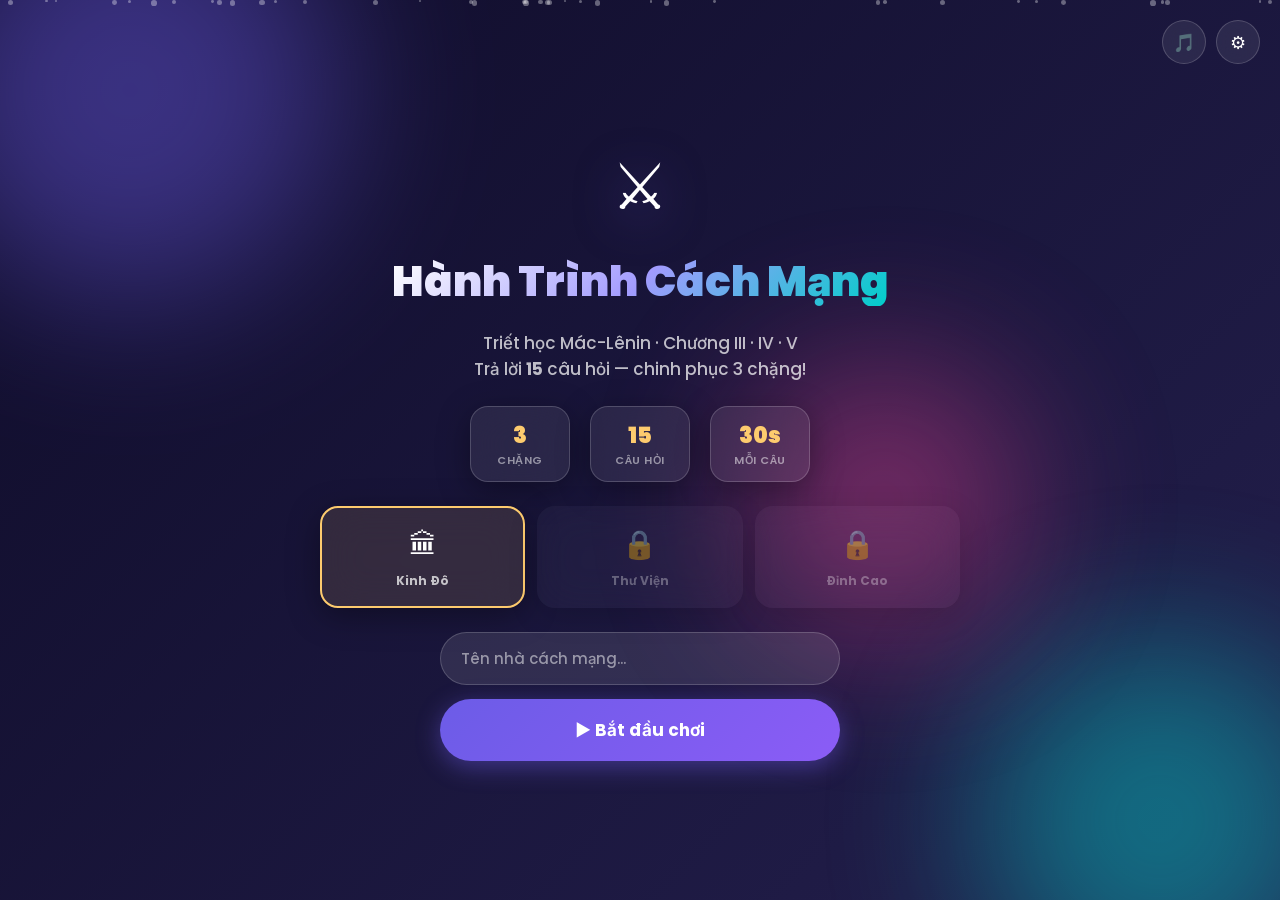
==== quiz.html @ 9380395c "Initial commit" ====
<!DOCTYPE html>
<html lang="vi">
<head>
  <meta charset="UTF-8">
  <meta name="viewport" content="width=device-width, initial-scale=1.0">
  <title>Hành Trình Cách Mạng — Quiz MLN</title>
  <meta name="description" content="Quiz game Triết học Mác-Lênin — 15 câu hỏi, 3 chặng">
  <link rel="icon" href="data:image/svg+xml,<svg xmlns='http://www.w3.org/2000/svg' viewBox='0 0 100 100'><text y='.9em' font-size='90'>⚔</text></svg>">
  <link rel="stylesheet" href="css/main.css">
</head>
<body>
  <div class="bg-layer" aria-hidden="true"></div>
  <div class="bg-orb bg-orb--1" aria-hidden="true"></div>
  <div class="bg-orb bg-orb--2" aria-hidden="true"></div>
  <div class="bg-orb bg-orb--3" aria-hidden="true"></div>
  <div id="particles" aria-hidden="true"></div>

  <div id="app">
    <h1 class="sr-only">Quiz Triết học Mác-Lênin</h1>

    <!-- ═══ START SCREEN ═══ -->
    <section id="screen-start" class="screen active">
      <div class="start-top-actions">
        <button class="btn-icon" id="btn-music" type="button" title="Nhạc nền">🎵</button>
        <button class="btn-icon" id="btn-settings-start" type="button" title="Cài đặt">⚙</button>
      </div>

      <div class="start-container">
        <div class="start-logo anim-scale-in">⚔</div>
        <h2 class="start-title anim-slide-up anim-delay-1">Hành Trình Cách Mạng</h2>
        <p class="start-subtitle anim-slide-up anim-delay-2">
          Triết học Mác-Lênin · Chương III · IV · V<br>
          Trả lời <strong data-total-questions>15</strong> câu hỏi — chinh phục 3 chặng!
        </p>

        <div class="start-stats anim-slide-up anim-delay-3">
          <div class="start-stat glass">
            <div class="start-stat__n">3</div>
            <div class="start-stat__l">Chặng</div>
          </div>
          <div class="start-stat glass">
            <div class="start-stat__n" data-total-questions>15</div>
            <div class="start-stat__l">Câu hỏi</div>
          </div>
          <div class="start-stat glass">
            <div class="start-stat__n">30s</div>
            <div class="start-stat__l">Mỗi câu</div>
          </div>
        </div>

        <div id="stage-cards" class="stage-cards anim-slide-up anim-delay-3"></div>

        <div class="start-form anim-slide-up anim-delay-4">
          <input type="text" id="player-name" class="input" placeholder="Tên nhà cách mạng..." maxlength="18" autocomplete="nickname">
          <button class="btn btn-primary btn-lg" id="btn-start" type="button">▶ Bắt đầu chơi</button>
        </div>
      </div>
    </section>

    <!-- ═══ QUIZ SCREEN ═══ -->
    <section id="screen-quiz" class="screen">
      <header class="quiz-header glass">
        <button class="btn-icon" id="btn-back" type="button" title="Về trang chủ">←</button>

        <div class="quiz-header__info">
          <div class="quiz-header__stage" id="stage-label">Chặng 1</div>
          <div class="progress-track">
            <div class="progress-fill" id="progress-fill" style="width:0%"></div>
          </div>
          <div class="quiz-header__progress-text" id="progress-text">Câu 1 / 15</div>
        </div>

        <div class="timer-ring" id="timer-ring">
          <svg viewBox="0 0 64 64">
            <circle class="timer-ring__bg" cx="32" cy="32" r="28"/>
            <circle class="timer-ring__progress" id="timer-progress" cx="32" cy="32" r="28"/>
          </svg>
          <span class="timer-ring__value" id="timer-value">30</span>
        </div>

        <div class="score-badge" id="score-badge">
          🪙 <span id="score-value">0</span>
        </div>

        <button class="btn-icon" id="btn-settings-quiz" type="button" title="Cài đặt">⚙</button>
      </header>

      <main class="quiz-main">
        <div class="quiz-content">
          <article class="question-card glass">
            <span class="question-card__num" id="question-num">Câu 1</span>
            <p class="question-card__text" id="question-text"></p>
          </article>

          <div class="answers-wrap">
            <div class="answers-grid" id="answers-grid"></div>
            <div id="feedback"></div>
            <button class="btn btn-primary" id="btn-next" type="button" style="display:none;margin-top:16px;width:100%">Câu tiếp theo →</button>
          </div>
        </div>

        <div class="loader-overlay" id="loader">
          <div class="loader">
            <div class="loader__spinner"></div>
            <p class="loader__text">Đang tải câu hỏi...</p>
          </div>
        </div>
      </main>
    </section>

    <!-- ═══ STAGE CLEAR ═══ -->
    <section id="screen-stage" class="screen">
      <div class="stage-clear-card glass anim-scale-in">
        <div class="stage-clear-card__icon" id="stage-clear-icon">🎖</div>
        <h2 class="stage-clear-card__title" id="stage-clear-title">Chặng hoàn thành!</h2>
        <p class="stage-clear-card__sub" id="stage-clear-sub"></p>
        <div class="stage-clear-card__score" id="stage-clear-score">0 điểm</div>
        <button class="btn btn-primary btn-lg" id="btn-stage-continue" type="button">Tiếp tục hành trình →</button>
      </div>
    </section>

    <!-- ═══ END SCREEN ═══ -->
    <section id="screen-end" class="screen">
      <div class="end-card glass anim-scale-in">
        <div class="end-trophy" id="end-trophy">🏆</div>
        <h2 class="end-title" id="end-title">Hành trình hoàn thành!</h2>
        <p class="end-player" id="end-player"></p>

        <div class="end-stats-grid">
          <div class="end-stat glass">
            <div class="end-stat__n" id="end-score">0</div>
            <div class="end-stat__l">Tổng điểm</div>
          </div>
          <div class="end-stat glass">
            <div class="end-stat__n" id="end-percent">0%</div>
            <div class="end-stat__l">Tỷ lệ đúng</div>
          </div>
          <div class="end-stat glass">
            <div class="end-stat__n" id="end-correct">0/15</div>
            <div class="end-stat__l">Câu đúng</div>
          </div>
        </div>

        <div class="end-rank-box glass">
          <div class="end-rank-grade" id="end-rank-grade">A</div>
          <p class="end-rank-msg" id="end-rank-msg"></p>
        </div>

        <div class="end-leaderboard glass">
          <h3>🏆 Bảng xếp hạng</h3>
          <div id="leaderboard"></div>
        </div>

        <div class="end-actions">
          <button class="btn btn-primary" id="btn-play-again" type="button">↺ Chơi lại</button>
          <button class="btn btn-secondary" id="btn-back-end" type="button">🏠 Trang chủ</button>
        </div>
      </div>
    </section>
  </div>

  <!-- ═══ SETTINGS MODAL ═══ -->
  <div id="settings-overlay" class="modal-overlay" aria-hidden="true">
    <div class="modal glass" role="dialog" aria-labelledby="settings-title">
      <header class="modal__header">
        <h2 id="settings-title">⚙ Cài đặt</h2>
        <button class="btn-icon" id="settings-close" type="button">✕</button>
      </header>
      <div class="modal__body">
        <label class="setting-row__label" for="set-name">Tên người chơi</label>
        <input type="text" id="set-name" class="input" style="margin-bottom:16px" maxlength="18">

        <div class="setting-row">
          <div>
            <div class="setting-row__label">🎵 Nhạc nền</div>
            <div class="setting-row__hint">Nhạc khi chơi</div>
          </div>
          <label class="toggle"><input type="checkbox" id="set-music" checked><span class="toggle__slider"></span></label>
        </div>
        <div class="setting-row">
          <div>
            <div class="setting-row__label">🔊 Hiệu ứng âm thanh</div>
            <div class="setting-row__hint">Đúng / sai / click</div>
          </div>
          <label class="toggle"><input type="checkbox" id="set-sfx" checked><span class="toggle__slider"></span></label>
        </div>
        <div class="setting-row">
          <div>
            <div class="setting-row__label">✨ Hiệu ứng hình ảnh</div>
            <div class="setting-row__hint">Animation & particles</div>
          </div>
          <label class="toggle"><input type="checkbox" id="set-anim" checked><span class="toggle__slider"></span></label>
        </div>

        <label class="setting-row__label" for="set-volume" style="margin-top:12px">🔉 Âm lượng — <span id="vol-label">80%</span></label>
        <input type="range" id="set-volume" class="vol-slider" min="0" max="100" value="80">

        <div style="display:flex;flex-direction:column;gap:10px;margin-top:20px">
          <button class="btn btn-secondary" id="set-reset" type="button">↺ Đặt lại tiến độ</button>
          <button class="btn btn-primary" id="set-save" type="button">💾 Lưu cài đặt</button>
        </div>
      </div>
    </div>
  </div>

  <script type="module" src="js/app.js"></script>
</body>
</html>
---- css/main.css ----
@import url('variables.css');
@import url('base.css');
@import url('animations.css');
@import url('components.css');
@import url('screens.css');
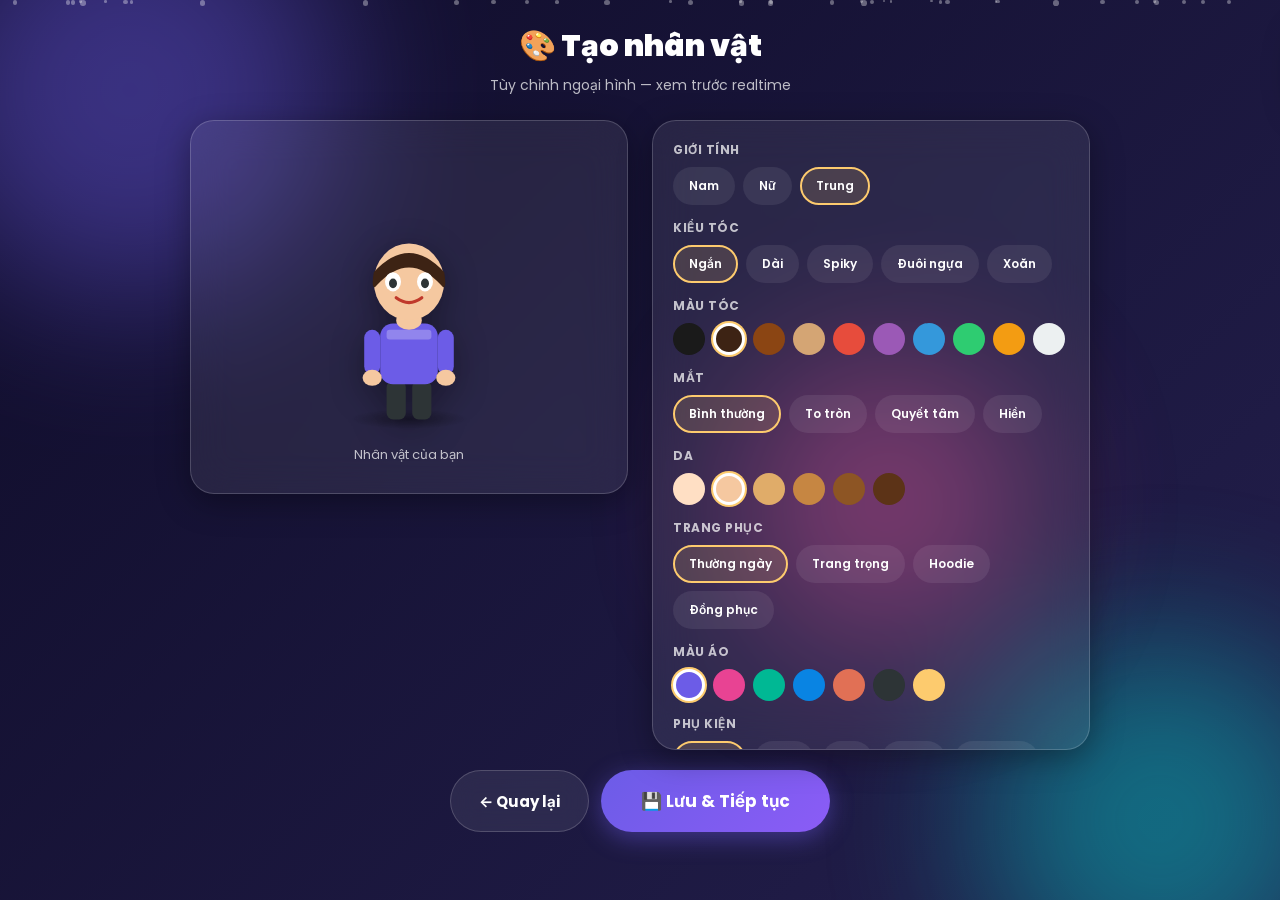
==== commit 276190c7: "Thêm NHÂN vÂTH" ====
--- a/quiz.html
+++ b/quiz.html
@@ -3,8 +3,8 @@
 <head>
   <meta charset="UTF-8">
   <meta name="viewport" content="width=device-width, initial-scale=1.0">
-  <title>Hành Trình Cách Mạng — Quiz MLN</title>
-  <meta name="description" content="Quiz game Triết học Mác-Lênin — 15 câu hỏi, 3 chặng">
+  <title>Hành Trình Cách Mạng — RPG Quiz MLN</title>
+  <meta name="description" content="RPG Quiz Triết học Mác-Lênin — Tạo nhân vật, 15 câu hỏi, 3 chặng">
   <link rel="icon" href="data:image/svg+xml,<svg xmlns='http://www.w3.org/2000/svg' viewBox='0 0 100 100'><text y='.9em' font-size='90'>⚔</text></svg>">
   <link rel="stylesheet" href="css/main.css">
 </head>
@@ -16,60 +16,83 @@
   <div id="particles" aria-hidden="true"></div>
 
   <div id="app">
-    <h1 class="sr-only">Quiz Triết học Mác-Lênin</h1>
-
-    <!-- ═══ START SCREEN ═══ -->
+    <h1 class="sr-only">RPG Quiz Triết học Mác-Lênin</h1>
+
+    <!-- ═══ START ═══ -->
     <section id="screen-start" class="screen active">
       <div class="start-top-actions">
         <button class="btn-icon" id="btn-music" type="button" title="Nhạc nền">🎵</button>
         <button class="btn-icon" id="btn-settings-start" type="button" title="Cài đặt">⚙</button>
       </div>
-
       <div class="start-container">
+        <div id="start-avatar-mini" class="start-avatar-preview"></div>
         <div class="start-logo anim-scale-in">⚔</div>
         <h2 class="start-title anim-slide-up anim-delay-1">Hành Trình Cách Mạng</h2>
         <p class="start-subtitle anim-slide-up anim-delay-2">
-          Triết học Mác-Lênin · Chương III · IV · V<br>
-          Trả lời <strong data-total-questions>15</strong> câu hỏi — chinh phục 3 chặng!
+          RPG Quiz · Triết học Mác-Lênin<br>
+          Tạo nhân vật · Chinh phục <strong data-total-questions>15</strong> câu hỏi
         </p>
-
+        <div class="start-nav-btns anim-slide-up anim-delay-2">
+          <button class="btn btn-secondary" id="btn-create-avatar" type="button">🎨 Tạo nhân vật</button>
+          <button class="btn btn-secondary" id="btn-profile" type="button">👤 Hồ sơ & Skin</button>
+        </div>
         <div class="start-stats anim-slide-up anim-delay-3">
-          <div class="start-stat glass">
-            <div class="start-stat__n">3</div>
-            <div class="start-stat__l">Chặng</div>
-          </div>
-          <div class="start-stat glass">
-            <div class="start-stat__n" data-total-questions>15</div>
-            <div class="start-stat__l">Câu hỏi</div>
-          </div>
-          <div class="start-stat glass">
-            <div class="start-stat__n">30s</div>
-            <div class="start-stat__l">Mỗi câu</div>
-          </div>
-        </div>
-
+          <div class="start-stat glass"><div class="start-stat__n">3</div><div class="start-stat__l">Chặng</div></div>
+          <div class="start-stat glass"><div class="start-stat__n" data-total-questions>15</div><div class="start-stat__l">Câu hỏi</div></div>
+          <div class="start-stat glass"><div class="start-stat__n">30s</div><div class="start-stat__l">Mỗi câu</div></div>
+        </div>
         <div id="stage-cards" class="stage-cards anim-slide-up anim-delay-3"></div>
-
         <div class="start-form anim-slide-up anim-delay-4">
-          <input type="text" id="player-name" class="input" placeholder="Tên nhà cách mạng..." maxlength="18" autocomplete="nickname">
+          <input type="text" id="player-name" class="input" placeholder="Tên nhà cách mạng..." maxlength="18">
           <button class="btn btn-primary btn-lg" id="btn-start" type="button">▶ Bắt đầu chơi</button>
         </div>
       </div>
     </section>
 
-    <!-- ═══ QUIZ SCREEN ═══ -->
+    <!-- ═══ AVATAR CREATOR ═══ -->
+    <section id="screen-creator" class="screen screen-creator">
+      <div class="creator-header">
+        <h2>🎨 Tạo nhân vật</h2>
+        <p>Tùy chỉnh ngoại hình — xem trước realtime</p>
+      </div>
+      <div class="creator-layout">
+        <div class="creator-preview glass">
+          <div id="avatar-preview" class="avatar-wrap"></div>
+          <p style="font-size:13px;color:var(--text-secondary)">Nhân vật của bạn</p>
+        </div>
+        <div id="creator-options" class="creator-options glass" style="padding:20px;border-radius:var(--radius-lg)"></div>
+      </div>
+      <div class="creator-actions">
+        <button class="btn btn-secondary" id="btn-creator-back" type="button">← Quay lại</button>
+        <button class="btn btn-primary btn-lg" id="btn-creator-save" type="button">💾 Lưu & Tiếp tục</button>
+      </div>
+    </section>
+
+    <!-- ═══ PROFILE / SKINS ═══ -->
+    <section id="screen-profile" class="screen screen-profile">
+      <div class="profile-header">
+        <h2>👤 Hồ sơ nhân vật</h2>
+        <p>Đổi skin — mở khóa bằng cách hoàn thành chặng</p>
+      </div>
+      <div class="creator-preview glass" style="max-width:320px;margin:0 auto 24px">
+        <div id="profile-avatar-preview" class="avatar-wrap"></div>
+      </div>
+      <div id="skin-grid" class="skin-grid"></div>
+      <div class="profile-actions">
+        <button class="btn btn-secondary" id="btn-profile-back" type="button">← Trang chủ</button>
+        <button class="btn btn-primary" id="btn-profile-edit" type="button">✏ Chỉnh sửa</button>
+      </div>
+    </section>
+
+    <!-- ═══ RPG QUIZ ═══ -->
     <section id="screen-quiz" class="screen">
       <header class="quiz-header glass">
         <button class="btn-icon" id="btn-back" type="button" title="Về trang chủ">←</button>
-
         <div class="quiz-header__info">
           <div class="quiz-header__stage" id="stage-label">Chặng 1</div>
-          <div class="progress-track">
-            <div class="progress-fill" id="progress-fill" style="width:0%"></div>
-          </div>
+          <div class="progress-track"><div class="progress-fill" id="progress-fill" style="width:0%"></div></div>
           <div class="quiz-header__progress-text" id="progress-text">Câu 1 / 15</div>
         </div>
-
         <div class="timer-ring" id="timer-ring">
           <svg viewBox="0 0 64 64">
             <circle class="timer-ring__bg" cx="32" cy="32" r="28"/>
@@ -77,32 +100,32 @@
           </svg>
           <span class="timer-ring__value" id="timer-value">30</span>
         </div>
-
-        <div class="score-badge" id="score-badge">
-          🪙 <span id="score-value">0</span>
-        </div>
-
+        <div class="score-badge" id="score-badge">🪙 <span id="score-value">0</span></div>
         <button class="btn-icon" id="btn-settings-quiz" type="button" title="Cài đặt">⚙</button>
       </header>
 
-      <main class="quiz-main">
-        <div class="quiz-content">
+      <main class="quiz-rpg-main">
+        <aside class="quiz-hero-panel glass">
+          <div id="quiz-avatar" class="avatar-wrap"></div>
+          <div class="quiz-hero__name" id="quiz-hero-name">Nhà cách mạng</div>
+          <div class="quiz-hero__streak" id="streak-badge">🔥 Chuỗi 3!</div>
+        </aside>
+
+        <div class="quiz-center-panel">
           <article class="question-card glass">
             <span class="question-card__num" id="question-num">Câu 1</span>
             <p class="question-card__text" id="question-text"></p>
           </article>
-
           <div class="answers-wrap">
             <div class="answers-grid" id="answers-grid"></div>
             <div id="feedback"></div>
             <button class="btn btn-primary" id="btn-next" type="button" style="display:none;margin-top:16px;width:100%">Câu tiếp theo →</button>
           </div>
-        </div>
-
-        <div class="loader-overlay" id="loader">
-          <div class="loader">
-            <div class="loader__spinner"></div>
-            <p class="loader__text">Đang tải câu hỏi...</p>
+          <div class="loader-overlay" id="loader">
+            <div class="loader">
+              <div class="loader__spinner"></div>
+              <p class="loader__text">Đang tải câu hỏi...</p>
+            </div>
           </div>
         </div>
       </main>
@@ -113,44 +136,33 @@
       <div class="stage-clear-card glass anim-scale-in">
         <div class="stage-clear-card__icon" id="stage-clear-icon">🎖</div>
         <h2 class="stage-clear-card__title" id="stage-clear-title">Chặng hoàn thành!</h2>
-        <p class="stage-clear-card__sub" id="stage-clear-sub"></p>
+        <p class="stage-clear-sub" id="stage-clear-sub"></p>
         <div class="stage-clear-card__score" id="stage-clear-score">0 điểm</div>
-        <button class="btn btn-primary btn-lg" id="btn-stage-continue" type="button">Tiếp tục hành trình →</button>
-      </div>
-    </section>
-
-    <!-- ═══ END SCREEN ═══ -->
+        <p style="font-size:13px;color:var(--text-secondary);margin-bottom:16px">🎁 Có thể đã mở khóa skin mới — xem Hồ sơ!</p>
+        <button class="btn btn-primary btn-lg" id="btn-stage-continue" type="button">Tiếp tục →</button>
+      </div>
+    </section>
+
+    <!-- ═══ END ═══ -->
     <section id="screen-end" class="screen">
       <div class="end-card glass anim-scale-in">
-        <div class="end-trophy" id="end-trophy">🏆</div>
+        <div id="end-avatar" class="avatar-wrap"></div>
+        <div id="end-fx" style="position:absolute;inset:0;pointer-events:none"></div>
         <h2 class="end-title" id="end-title">Hành trình hoàn thành!</h2>
         <p class="end-player" id="end-player"></p>
-
         <div class="end-stats-grid">
-          <div class="end-stat glass">
-            <div class="end-stat__n" id="end-score">0</div>
-            <div class="end-stat__l">Tổng điểm</div>
-          </div>
-          <div class="end-stat glass">
-            <div class="end-stat__n" id="end-percent">0%</div>
-            <div class="end-stat__l">Tỷ lệ đúng</div>
-          </div>
-          <div class="end-stat glass">
-            <div class="end-stat__n" id="end-correct">0/15</div>
-            <div class="end-stat__l">Câu đúng</div>
-          </div>
-        </div>
-
+          <div class="end-stat glass"><div class="end-stat__n" id="end-score">0</div><div class="end-stat__l">Tổng điểm</div></div>
+          <div class="end-stat glass"><div class="end-stat__n" id="end-percent">0%</div><div class="end-stat__l">Tỷ lệ đúng</div></div>
+          <div class="end-stat glass"><div class="end-stat__n" id="end-correct">0/15</div><div class="end-stat__l">Câu đúng</div></div>
+        </div>
         <div class="end-rank-box glass">
           <div class="end-rank-grade" id="end-rank-grade">A</div>
           <p class="end-rank-msg" id="end-rank-msg"></p>
         </div>
-
         <div class="end-leaderboard glass">
           <h3>🏆 Bảng xếp hạng</h3>
           <div id="leaderboard"></div>
         </div>
-
         <div class="end-actions">
           <button class="btn btn-primary" id="btn-play-again" type="button">↺ Chơi lại</button>
           <button class="btn btn-secondary" id="btn-back-end" type="button">🏠 Trang chủ</button>
@@ -159,45 +171,42 @@
     </section>
   </div>
 
-  <!-- ═══ SETTINGS MODAL ═══ -->
+  <!-- Achievement toast -->
+  <div id="achievement-popup" class="achievement-popup glass">
+    <span class="achievement-popup__icon">🏅</span>
+    <div>
+      <div class="achievement-popup__title">Achievement</div>
+      <div class="achievement-popup__desc"></div>
+    </div>
+  </div>
+
+  <!-- Settings -->
   <div id="settings-overlay" class="modal-overlay" aria-hidden="true">
-    <div class="modal glass" role="dialog" aria-labelledby="settings-title">
+    <div class="modal glass" role="dialog">
       <header class="modal__header">
-        <h2 id="settings-title">⚙ Cài đặt</h2>
+        <h2>⚙ Cài đặt</h2>
         <button class="btn-icon" id="settings-close" type="button">✕</button>
       </header>
       <div class="modal__body">
         <label class="setting-row__label" for="set-name">Tên người chơi</label>
         <input type="text" id="set-name" class="input" style="margin-bottom:16px" maxlength="18">
-
         <div class="setting-row">
-          <div>
-            <div class="setting-row__label">🎵 Nhạc nền</div>
-            <div class="setting-row__hint">Nhạc khi chơi</div>
-          </div>
+          <div><div class="setting-row__label">🎵 Nhạc nền</div></div>
           <label class="toggle"><input type="checkbox" id="set-music" checked><span class="toggle__slider"></span></label>
         </div>
         <div class="setting-row">
-          <div>
-            <div class="setting-row__label">🔊 Hiệu ứng âm thanh</div>
-            <div class="setting-row__hint">Đúng / sai / click</div>
-          </div>
+          <div><div class="setting-row__label">🔊 Hiệu ứng âm thanh</div></div>
           <label class="toggle"><input type="checkbox" id="set-sfx" checked><span class="toggle__slider"></span></label>
         </div>
         <div class="setting-row">
-          <div>
-            <div class="setting-row__label">✨ Hiệu ứng hình ảnh</div>
-            <div class="setting-row__hint">Animation & particles</div>
-          </div>
+          <div><div class="setting-row__label">✨ Hiệu ứng hình ảnh</div></div>
           <label class="toggle"><input type="checkbox" id="set-anim" checked><span class="toggle__slider"></span></label>
         </div>
-
         <label class="setting-row__label" for="set-volume" style="margin-top:12px">🔉 Âm lượng — <span id="vol-label">80%</span></label>
         <input type="range" id="set-volume" class="vol-slider" min="0" max="100" value="80">
-
         <div style="display:flex;flex-direction:column;gap:10px;margin-top:20px">
           <button class="btn btn-secondary" id="set-reset" type="button">↺ Đặt lại tiến độ</button>
-          <button class="btn btn-primary" id="set-save" type="button">💾 Lưu cài đặt</button>
+          <button class="btn btn-primary" id="set-save" type="button">💾 Lưu</button>
         </div>
       </div>
     </div>
--- a/css/main.css
+++ b/css/main.css
@@ -3,3 +3,5 @@
 @import url('animations.css');
 @import url('components.css');
 @import url('screens.css');
+@import url('avatar.css');
+@import url('rpg.css');
